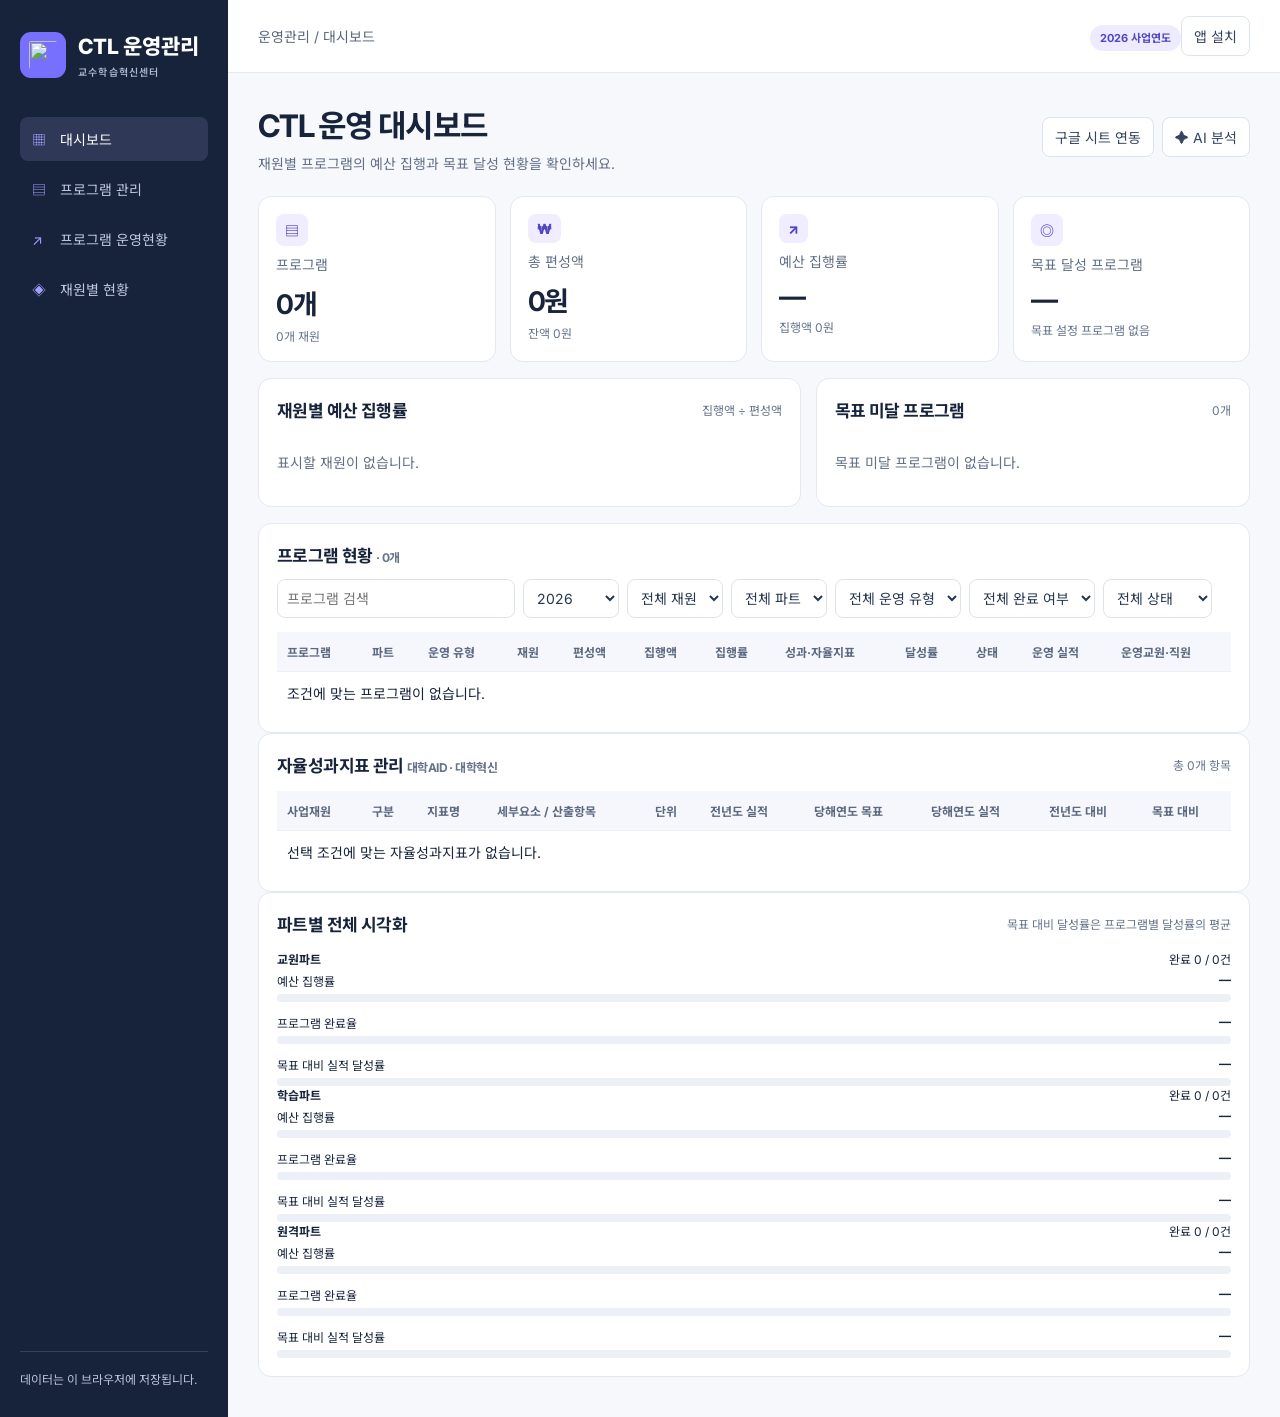
==== web/index.html @ 11f5607f "Support multiple performance targets per CTL program" ====
<!doctype html><html lang="ko"><head><meta charset="utf-8"><meta name="viewport" content="width=device-width, initial-scale=1"><title>CTL 운영관리</title><meta name="description" content="재원별 프로그램, 예산과 성과를 관리합니다."><meta name="theme-color" content="#123d35"><meta name="apple-mobile-web-app-title" content="CTL"><link rel="manifest" href="/manifest.webmanifest"><link rel="icon" href="/icons/ctl.svg" type="image/svg+xml"><link rel="apple-touch-icon" href="/icons/ctl-touch.png"><style>
@import url('https://fonts.googleapis.com/css2?family=Inter:wght@400;500;600;700;800&family=Noto+Sans+KR:wght@400;500;600;700;800&display=swap');
*{box-sizing:border-box}body{margin:0;background:#f6f8fc;color:#18243b;font:14px Inter,'Noto Sans KR',sans-serif}button,input,select{font:inherit}button,select{cursor:pointer}button{border:0}button:focus-visible,input:focus-visible,select:focus-visible{outline:3px solid #8b87ff;outline-offset:2px}.shell{display:grid;grid-template-columns:228px minmax(0,1fr);min-height:100vh}aside{background:#17223b;color:#bbc6dc;padding:30px 20px;display:flex;flex-direction:column;gap:38px}.brand{display:flex;align-items:center;gap:12px;color:white;font-size:21px;font-weight:800}.logo{background:#7770ff;padding:9px;border-radius:11px;font-size:17px}.brand small{display:block;color:#aeb9d2;font-size:10px;margin-top:4px;font-weight:600;letter-spacing:.12em}nav{display:grid;gap:6px}nav button{background:transparent;text-align:left;color:#bec9df;padding:12px;border-radius:8px}nav button[aria-pressed=true]{background:#303858;color:white}nav span{display:inline-block;width:28px;color:#a49fff}aside footer{margin-top:auto;border-top:1px solid #354059;padding-top:18px;font-size:12px}.top{background:#fff;border-bottom:1px solid #e5eaf3;padding:16px 30px;display:flex;justify-content:space-between;align-items:center;color:#59667e}.pill{background:#eeebff;color:#5146c5;padding:6px 10px;border-radius:20px;font-size:11px;font-weight:700}.content{max-width:1450px;margin:auto;padding:28px 30px 40px}.row{display:flex;align-items:center;justify-content:space-between;gap:12px;flex-wrap:wrap}h1{font-size:31px;margin:0 0 7px;letter-spacing:-.055em}h2{font-size:17px;margin:0;letter-spacing:-.035em}p{margin:0;color:#626f85}.primary{background:#554be2;color:white;padding:11px 16px;border-radius:8px;font-weight:700}.secondary{background:#fff;border:1px solid #dce3f0;border-radius:8px;padding:9px 12px;color:#35445d}.actions,.filters{display:flex;gap:8px;flex-wrap:wrap}.stats{display:grid;grid-template-columns:repeat(4,1fr);gap:14px;margin:23px 0 16px}.card,.panel{background:#fff;border:1px solid #e3e8f2;border-radius:13px}.card{padding:17px}.card strong{display:block;font-size:27px;margin:9px 0 5px;letter-spacing:-.055em}.card small,.hint{color:#65738b;font-size:12px}.symbol{display:inline-block;background:#efedff;color:#5146c5;border-radius:8px;padding:6px 9px;margin-bottom:8px;font-weight:800}.grid{display:grid;grid-template-columns:1.25fr 1fr;gap:15px;margin-bottom:16px}.panel{padding:18px}.panel .row{margin-bottom:14px}.bars{display:grid;gap:12px}.barlabel{display:flex;justify-content:space-between;gap:10px;margin-bottom:5px;font-size:12px}.track{height:8px;background:#edf0f7;border-radius:8px;overflow:hidden}.fill{height:100%;background:#6458ed;border-radius:8px}.goal .fill{background:#229a83}.attention{display:grid;gap:8px}.attention button{display:flex;justify-content:space-between;gap:12px;text-align:left;background:#f7f8fc;color:#283853;border-radius:8px;padding:10px 12px}.attention strong{color:#a14d13;white-space:nowrap}.tablewrap{overflow:auto}table{border-collapse:collapse;width:100%;white-space:nowrap}th,td{text-align:left;padding:11px 10px;border-bottom:1px solid #edf0f7}th{background:#f5f7fc;color:#5c6981;font-size:12px}tbody tr:last-child td{border:0}.edit{background:transparent;color:#4f46ce;font-weight:700;text-align:left;padding:0}.status{display:inline-block;padding:4px 8px;border-radius:12px;background:#fff1e4;color:#963f0c;font-size:11px;font-weight:700}.status.ok{background:#e5f7ef;color:#157453}.status.neutral{background:#edf0f7;color:#515d73}input,select{background:#fff;border:1px solid #dce3ef;border-radius:8px;padding:9px;color:#273750;min-width:0}dialog{padding:22px;border:1px solid #e0e6f2;border-radius:15px;width:min(580px,94vw);color:#18243b}dialog::backdrop{background:#18243b88}.fields{display:grid;grid-template-columns:1fr 1fr;gap:12px;margin:15px 0}label{display:grid;gap:5px;font-size:12px;font-weight:700}.wide{grid-column:1/-1}.danger{color:#a33141}.empty{padding:16px 0}.notice{color:#9b3a20;margin-top:10px}.hidden,[hidden]{display:none!important}@media(max-width:1000px){.shell{grid-template-columns:166px minmax(0,1fr)}aside{padding:24px 13px}.content,.top{padding-left:19px;padding-right:19px}.stats{grid-template-columns:repeat(2,1fr)}}@media(max-width:690px){.shell{display:block}aside{padding:14px;gap:12px}nav{display:flex;flex-wrap:wrap}nav button{padding:7px 9px}nav span{width:19px}aside footer{display:none}.top{padding-top:9px;padding-bottom:9px}.content{padding-top:19px}.grid{grid-template-columns:1fr}.stats{gap:8px}.card{padding:12px}h1{font-size:25px}.card strong{font-size:22px}}
</style><link rel="stylesheet" href="/theme.css"></head><body><div class="shell"><aside><div class="brand"><img class="logo" src="/icons/ctl.svg" alt="" width="46" height="46"><div>CTL 운영관리<small>교수학습혁신센터</small></div></div><nav aria-label="주 메뉴"><button data-view="dashboard" aria-pressed="true"><span>▦</span>대시보드</button><button data-view="programs" aria-pressed="false"><span>▤</span>프로그램 관리</button><button data-view="operations" aria-pressed="false"><span>↗</span>프로그램 운영현황</button><button data-view="funding" aria-pressed="false"><span>◈</span>재원별 현황</button></nav><footer><span id="storageMode">저장 방식 확인 중</span></footer></aside><main><header class="top"><span id="crumb">운영관리 / 대시보드</span><div class="top-actions"><span class="pill" id="yearBadge"></span><button class="secondary" id="installOpen" type="button">앱 설치</button></div></header><div class="content"><div class="row page-heading"><div><h1 id="title">CTL 운영 대시보드</h1><p id="subtitle">재원별 프로그램의 예산 집행과 목표 달성 현황을 확인하세요.</p></div><div class="actions"><button class="secondary" id="sheetsOpen" type="button">구글 시트 연동</button><button class="secondary" id="aiOpen">✦ AI 분석</button><button class="secondary" id="export">CSV 내보내기</button><button class="primary" id="add" disabled>＋ 프로그램 등록</button></div></div><p id="notice" class="notice" role="status" hidden></p>
<section id="stats" class="stats" aria-label="주요 지표"></section><div class="grid" id="overview"><section class="panel"><div class="row"><h2>재원별 예산 집행률</h2><span class="hint">집행액 ÷ 편성액</span></div><div class="bars" id="fundBars"></div></section><section class="panel"><div class="row"><h2>목표 미달 프로그램</h2><span class="hint" id="pendingCount"></span></div><div class="attention" id="pending"></div></section></div>

<section class="panel" id="fundPanel" hidden><div class="row"><h2>재원별 집계</h2><div class="filters"><select id="fundYear" aria-label="재원 집계 연도"></select><select id="fundPart" aria-label="재원 집계 파트"></select><select id="fundLead" aria-label="재원 집계 운영 유형"></select><select id="fundCompletion" aria-label="운영 완료 여부"><option value="">전체 완료 여부</option><option value="done">완료 (O)</option><option value="pending">미완료 (X)</option><option value="in_progress">운영중</option></select></div></div><div class="tablewrap"><table><thead><tr><th>재원</th><th>프로그램</th><th>편성액</th><th>집행액</th><th>잔액</th><th>집행률</th><th>목표 달성</th></tr></thead><tbody id="fundRows"></tbody></table></div></section>
<section class="panel" id="programPanel"><div class="row"><h2>프로그램 현황 <span class="hint" id="count"></span></h2><div class="filters"><input type="search" id="query" placeholder="프로그램 검색" aria-label="프로그램 검색"><select id="year" aria-label="사업연도"></select><select id="fund" aria-label="재원"></select><select id="part" aria-label="파트"></select><select id="lead" aria-label="운영 유형"></select><select id="completionFilter" aria-label="운영 완료 여부"><option value="">전체 완료 여부</option><option value="done">완료 (O)</option><option value="pending">미완료 (X)</option><option value="in_progress">운영중</option></select><select id="statusFilter" aria-label="달성 상태"><option value="">전체 상태</option><option value="ok">달성</option><option value="pending">미달</option><option value="neutral">목표 미설정</option></select></div></div><div class="tablewrap"><table><thead><tr><th>프로그램</th><th>파트</th><th>운영 유형</th><th>재원</th><th>편성액</th><th>집행액</th><th>집행률</th><th>성과·자율지표</th><th>달성률</th><th>상태</th><th>운영 실적</th><th>운영교원·직원</th></tr></thead><tbody id="rows"></tbody></table></div></section>
<section class="panel" id="operationPanel" hidden>
<div class="row"><h2>운영 기록</h2><div class="filters"><select id="operationPart" aria-label="파트"></select><select id="operationProgram" aria-label="프로그램"></select></div></div>
<p id="operationNotice" class="hint" role="status"></p>
<div id="operationTotals" class="row" style="margin-top:12px"></div>
<form id="operationForm" hidden>
<div class="fields">
<label>기록 유형<select id="operationKind" name="kind"><option value="expense">지출</option><option value="session">운영 실적</option></select></label>
<label>날짜<input name="date" type="date" required></label>
<label class="wide"><span id="operationLabel">지출 항목</span><input name="label" maxlength="100" required></label>
<label id="operationAmount">금액 (원)<input name="amount" type="number" min="1" max="999999999999" step="1" required></label>
<label id="operationPeople" hidden>이수인원 (연인원)<input name="people" type="number" min="0" max="999999999" step="1" disabled required></label>
<label id="operationHours" hidden>이수·운영시간 (시간)<input name="hours" type="number" min="0" max="999999" step="any" disabled required></label>
</div><button class="primary" type="submit">기록 추가</button>
</form>
<div class="tablewrap" style="margin-top:16px"><table><thead><tr><th>날짜</th><th>유형</th><th>항목·회차</th><th>지출액</th><th>이수인원</th><th>이수·운영시간</th><th>관리</th></tr></thead><tbody id="operationRows"></tbody></table></div>
</section>
<div id="dashboardDetails">
<section class="panel">
<div class="row"><h2>자율성과지표 관리 <span class="hint">대학AID · 대학혁신</span></h2><span class="hint" id="indicatorCount"></span></div>
<div class="tablewrap"><table><thead><tr><th>사업재원</th><th>구분</th><th>지표명</th><th>세부요소 / 산출항목</th><th>단위</th><th>전년도 실적</th><th>당해연도 목표</th><th>당해연도 실적</th><th>전년도 대비</th><th>목표 대비</th></tr></thead><tbody id="indicatorRows"></tbody></table></div>
</section>
<section class="panel">
<div class="row"><h2>파트별 전체 시각화</h2><span class="hint">목표 대비 달성률은 프로그램별 달성률의 평균</span></div>
<div id="partCompletion" class="comparison-grid"></div>
</section>
</div></div></main></div>
<dialog id="installDialog" aria-labelledby="installTitle">
<div class="row"><h2 id="installTitle">CTL 앱 설치</h2><button class="secondary" id="installClose" type="button" aria-label="닫기">✕</button></div>
<div class="install-info">
<img src="/icons/ctl.svg" alt="" width="58" height="58">
<div><p><strong>iPhone · Safari</strong><br>공유 → 홈 화면에 추가</p><p><strong>Android · Chrome</strong><br>메뉴(⋮) → 홈 화면에 추가 또는 앱 설치</p></div>
</div>
</dialog>
<dialog id="sheetsDialog" aria-labelledby="sheetsTitle">
<form id="sheetsForm">
<div class="row"><h2 id="sheetsTitle">공용 구글 스프레드시트</h2><button class="secondary" id="sheetsClose" type="button" aria-label="닫기">✕</button></div>
<div class="fields">
<label class="wide">스프레드시트 주소 또는 ID<input id="sheetsBook" required></label>
<label class="wide">Google OAuth 웹 클라이언트 ID<input id="sheetsClient" required></label>
</div>
<p class="hint">Google 계정의 시트 권한으로 조회하고 저장합니다. 연결 정보만 이 브라우저에 저장됩니다.</p>
<p class="notice" role="status" id="sheetsStatus"></p>
<div class="actions" style="margin-top:12px"><button class="primary" type="submit">Google 계정으로 연결</button><button class="secondary" id="sheetsRefresh" type="button" hidden>최신 기록 불러오기</button></div>
</form></dialog>
<dialog id="sheetsProgram" aria-labelledby="sheetsProgramTitle">
<div class="row"><h2 id="sheetsProgramTitle"></h2><button class="secondary" id="sheetsProgramClose" type="button" aria-label="닫기">✕</button></div>
<p id="sheetsProgramInfo" style="margin:10px 0"></p>
<a id="sheetsProgramLink" target="_blank" rel="noopener noreferrer">구글 시트에서 열기</a>
<form id="sheetsExpenseForm">
<div class="fields"><label>지출일<input type="date" name="date" required></label><label>금액 (원)<input type="number" name="amount" min="1" max="999999999999" step="1" required></label><label class="wide">지출 항목<input name="item" required maxlength="100"></label></div>
<button class="primary" type="submit">지출 한 건 저장</button>
</form>
<div class="tablewrap" style="margin-top:12px"><table><thead><tr><th>지출일</th><th>지출 항목</th><th>금액</th></tr></thead><tbody id="sheetsExpenses"></tbody></table></div>
<p class="notice" role="status" id="sheetsProgramStatus"></p>
</dialog>
<dialog id="aiDialog" aria-labelledby="aiTitle">
<form id="aiForm" autocomplete="off">
<div class="row"><h2 id="aiTitle">Gemini 예산·성과 분석</h2><button class="secondary" type="button" id="aiClose" aria-label="닫기">✕</button></div>
<p style="margin:12px 0">현재 필터의 재원별 예산과 목표 달성 집계를 Google Gemini에 전송합니다. 프로그램명과 담당자 이름은 전송 항목에서 제외됩니다.</p>
<label>Gemini API 키<input id="aiKey" type="password" required autocomplete="off" spellcheck="false" maxlength="300"></label>
<p class="hint" style="margin:8px 0 14px">Google AI Studio에서 발급한 키를 입력하세요. 키는 이 탭에서만 유지됩니다.</p>
<div class="actions"><button class="primary" id="aiRun" type="submit">분석하기</button><button class="secondary" id="aiClear" type="button">키 지우기</button></div>
<p class="notice" id="aiStatus" role="status" hidden></p>
<div id="aiResult" tabindex="0" aria-label="AI 분석 결과" style="white-space:pre-wrap;overflow-wrap:anywhere;line-height:1.65;max-height:45vh;overflow:auto;margin-top:12px" hidden></div>
</form>
</dialog>
<dialog id="dialog" aria-labelledby="dialogTitle"><form id="form"><div class="row"><h2 id="dialogTitle"></h2><button class="secondary" type="button" id="close" aria-label="닫기">✕</button></div><div class="fields"><label class="wide">프로그램명<input name="name" required maxlength="100"></label><label>파트<select name="part" required><option value="">선택</option><option>교원파트</option><option>학습파트</option><option>원격파트</option></select></label><label>운영 유형<select name="lead" required><option value="">선택</option><option>학과주도</option><option>부서주도</option><option>기타</option></select></label><label class="wide" id="orgField"><span id="orgLabel">주관 학과·부서명</span><input name="org" maxlength="80"></label><label>재원<input name="fund" list="fundOptions" required maxlength="60"><datalist id="fundOptions"></datalist></label><label>사업연도<input name="year" type="number" min="1900" max="9999" required></label><label>예산 편성액 (원)<input name="budget" type="number" min="0" max="999999999999" step="1" required></label><label>기존 지출액 (원)<input name="spent" type="number" min="0" max="999999999999" step="1" required></label><label>운영 완료 여부<select name="completion"><option value="in_progress">운영중</option><option value="done">완료 (O)</option><option value="pending">미완료 (X)</option></select></label>
<label>기본 성과·자율지표명<input name="indicator" maxlength="100"></label>
<label>지표 구분<input name="indicatorCategory" maxlength="60"></label><label class="wide">세부요소 / 산출항목<input name="indicatorDetail" maxlength="120"></label><label>전년도 실적<input name="priorActual" type="number" min="0" max="999999999" step="any"></label>
<label>당해연도 목표값<input name="target" type="number" min="0" max="999999999" step="any" required></label><label>당해연도 실적값<input name="actual" type="number" min="0" max="999999999" step="any" required></label><label>성과 단위<input name="unit" placeholder="예: 명, 건, 점" maxlength="20" required></label><label>담당자<input name="owner" maxlength="80" required></label></div>
<fieldset class="detail-section"><legend>추가 성과지표</legend>
<div id="extraIndicators"></div>
<button id="indicatorAdd" type="button" class="secondary">＋ 성과지표 추가</button>
</fieldset>
<template id="indicatorTemplate"><div class="panel extra-indicator">
<div class="fields">
<label>지표명<input data-indicator="indicator" maxlength="100" required></label>
<label>성과 단위<input data-indicator="unit" maxlength="20" required></label>
<label>지표 구분<input data-indicator="indicatorCategory" maxlength="60"></label>
<label>세부요소 / 산출항목<input data-indicator="indicatorDetail" maxlength="120"></label>
<label>전년도 실적<input data-indicator="priorActual" type="number" min="0" max="999999999" step="any"></label>
<label>당해연도 목표값<input data-indicator="target" type="number" min="0" max="999999999" step="any" required></label>
<label>당해연도 실적값<input data-indicator="actual" type="number" min="0" max="999999999" step="any" required></label>
</div><button class="secondary danger indicator-remove" type="button">이 지표 삭제</button>
</div></template>
<fieldset class="detail-section"><legend>세부 지출 내역</legend>
<p class="hint" style="margin-bottom:8px">항목별 지출을 기록합니다. 위 지출액은 따로 입력할 수 있습니다.</p>
<div id="expenses"></div><button id="expenseAdd" class="secondary" type="button">＋ 지출 항목 추가</button>
</fieldset>
<template id="expenseTemplate"><div class="teacher-row expense-row">
<label>지출 항목<input class="expense-name" maxlength="100" required></label>
<label>금액 (원)<input class="expense-amount" type="number" min="0" max="999999999999" step="1" required></label>
<button class="secondary danger expense-remove" type="button">삭제</button>
</div></template>
<fieldset class="detail-section"><legend>신청·운영 실적</legend>
<p class="hint" style="margin-bottom:8px">운영현황에 기록한 이수인원과 시간은 기존 값에 자동으로 더해집니다.</p>
<div class="fields">
<label>신청인원 (명)<input name="applicants" type="number" min="0" max="999999999" step="1"></label>
<label>신청 운영시간 (시간)<input name="requestedHours" type="number" min="0" max="999999" step="any"></label>
<label>기존 이수인원 (명)<input name="completions" type="number" min="0" max="999999999" step="1"></label>
<label>기존 운영시간 (시간)<input name="operatingHours" type="number" min="0" max="999999" step="any"></label>
</div>
</fieldset>
<fieldset class="detail-section"><legend>운영교원·직원</legend>
<div id="teachers"></div><button id="teacherAdd" class="secondary" type="button">＋ 운영인력 추가</button>
</fieldset>
<template id="teacherTemplate"><div class="teacher-row">
<label>이름<input class="teacher-name" maxlength="80" required></label>
<label>인력 유형<select class="teacher-type" required>
<option value="">선택</option>
<optgroup label="전담전임교원"><option>산학전담</option><option>강의전담</option><option>교육전담</option></optgroup>
<option>일반전임교원</option><option>직원</option>
</select></label>
<label><span class="teacher-affiliation-label">소속 학과</span><input class="teacher-affiliation" maxlength="80"></label>
<button class="secondary danger teacher-remove" type="button">삭제</button>
</div></template><p id="formError" class="notice" role="alert" hidden></p><div class="row"><button type="button" class="secondary danger" id="remove" hidden>삭제</button><div class="actions" style="margin-left:auto"><button class="secondary" type="button" id="cancel">취소</button><button class="primary" type="submit">저장</button></div></div></form></dialog><script src="app.js"></script><script src="/install.js"></script><script src="/google-sheets.js"></script></body></html>
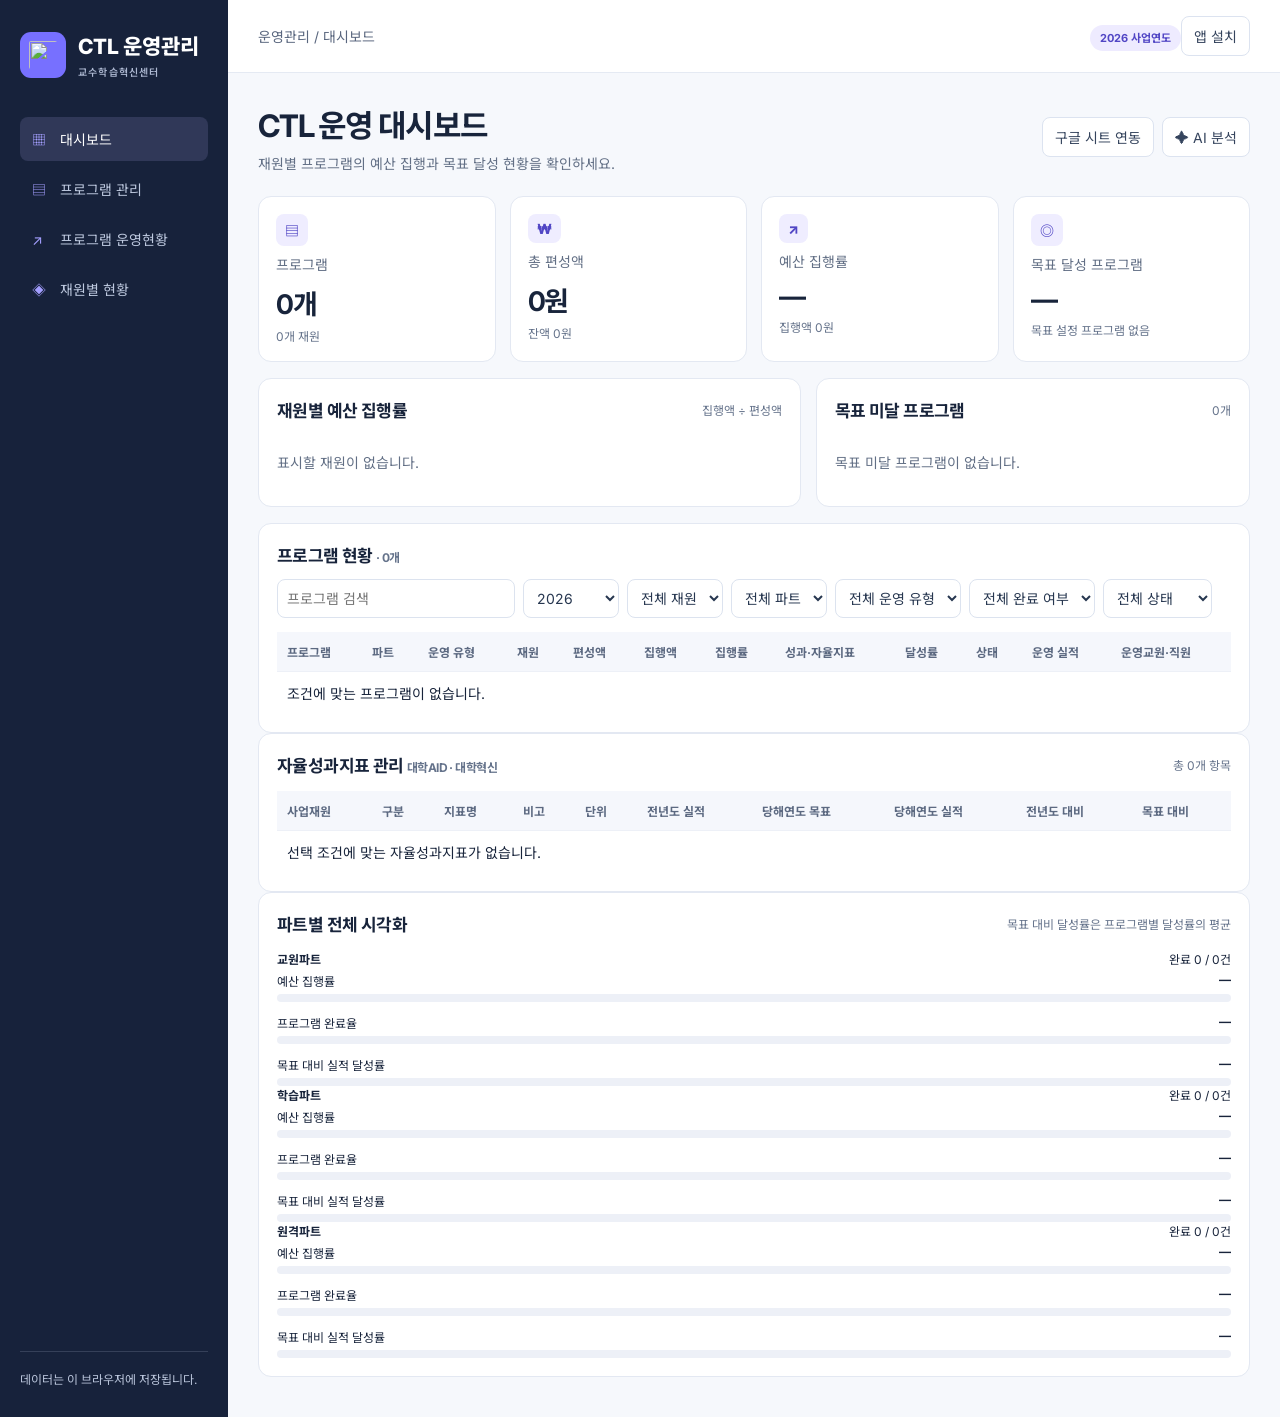
==== commit 02ea16f6: "Simplify performance indicator entry and add notes" ====
--- a/web/index.html
+++ b/web/index.html
@@ -9,7 +9,7 @@
 <section class="panel" id="operationPanel" hidden>
 <div class="row"><h2>운영 기록</h2><div class="filters"><select id="operationPart" aria-label="파트"></select><select id="operationProgram" aria-label="프로그램"></select></div></div>
 <p id="operationNotice" class="hint" role="status"></p>
-<div id="operationTotals" class="row" style="margin-top:12px"></div>
+<div id="operationTotals" class="row" style="margin-top:12px"></div><p id="operationOpening" class="hint"></p>
 <form id="operationForm" hidden>
 <div class="fields">
 <label>기록 유형<select id="operationKind" name="kind"><option value="expense">지출</option><option value="session">운영 실적</option></select></label>
@@ -25,7 +25,7 @@
 <div id="dashboardDetails">
 <section class="panel">
 <div class="row"><h2>자율성과지표 관리 <span class="hint">대학AID · 대학혁신</span></h2><span class="hint" id="indicatorCount"></span></div>
-<div class="tablewrap"><table><thead><tr><th>사업재원</th><th>구분</th><th>지표명</th><th>세부요소 / 산출항목</th><th>단위</th><th>전년도 실적</th><th>당해연도 목표</th><th>당해연도 실적</th><th>전년도 대비</th><th>목표 대비</th></tr></thead><tbody id="indicatorRows"></tbody></table></div>
+<div class="tablewrap"><table><thead><tr><th>사업재원</th><th>구분</th><th>지표명</th><th>비고</th><th>단위</th><th>전년도 실적</th><th>당해연도 목표</th><th>당해연도 실적</th><th>전년도 대비</th><th>목표 대비</th></tr></thead><tbody id="indicatorRows"></tbody></table></div>
 </section>
 <section class="panel">
 <div class="row"><h2>파트별 전체 시각화</h2><span class="hint">목표 대비 달성률은 프로그램별 달성률의 평균</span></div>
@@ -72,10 +72,10 @@
 <div id="aiResult" tabindex="0" aria-label="AI 분석 결과" style="white-space:pre-wrap;overflow-wrap:anywhere;line-height:1.65;max-height:45vh;overflow:auto;margin-top:12px" hidden></div>
 </form>
 </dialog>
-<dialog id="dialog" aria-labelledby="dialogTitle"><form id="form"><div class="row"><h2 id="dialogTitle"></h2><button class="secondary" type="button" id="close" aria-label="닫기">✕</button></div><div class="fields"><label class="wide">프로그램명<input name="name" required maxlength="100"></label><label>파트<select name="part" required><option value="">선택</option><option>교원파트</option><option>학습파트</option><option>원격파트</option></select></label><label>운영 유형<select name="lead" required><option value="">선택</option><option>학과주도</option><option>부서주도</option><option>기타</option></select></label><label class="wide" id="orgField"><span id="orgLabel">주관 학과·부서명</span><input name="org" maxlength="80"></label><label>재원<input name="fund" list="fundOptions" required maxlength="60"><datalist id="fundOptions"></datalist></label><label>사업연도<input name="year" type="number" min="1900" max="9999" required></label><label>예산 편성액 (원)<input name="budget" type="number" min="0" max="999999999999" step="1" required></label><label>기존 지출액 (원)<input name="spent" type="number" min="0" max="999999999999" step="1" required></label><label>운영 완료 여부<select name="completion"><option value="in_progress">운영중</option><option value="done">완료 (O)</option><option value="pending">미완료 (X)</option></select></label>
-<label>기본 성과·자율지표명<input name="indicator" maxlength="100"></label>
-<label>지표 구분<input name="indicatorCategory" maxlength="60"></label><label class="wide">세부요소 / 산출항목<input name="indicatorDetail" maxlength="120"></label><label>전년도 실적<input name="priorActual" type="number" min="0" max="999999999" step="any"></label>
-<label>당해연도 목표값<input name="target" type="number" min="0" max="999999999" step="any" required></label><label>당해연도 실적값<input name="actual" type="number" min="0" max="999999999" step="any" required></label><label>성과 단위<input name="unit" placeholder="예: 명, 건, 점" maxlength="20" required></label><label>담당자<input name="owner" maxlength="80" required></label></div>
+<dialog id="dialog" aria-labelledby="dialogTitle"><form id="form"><div class="row"><h2 id="dialogTitle"></h2><button class="secondary" type="button" id="close" aria-label="닫기">✕</button></div><div class="fields"><label class="wide">프로그램명<input name="name" required maxlength="100"></label><label>파트<select name="part" required><option value="">선택</option><option>교원파트</option><option>학습파트</option><option>원격파트</option></select></label><label>운영 유형<select name="lead" required><option value="">선택</option><option>학과주도</option><option>부서주도</option><option>기타</option></select></label><label class="wide" id="orgField"><span id="orgLabel">주관 학과·부서명</span><input name="org" maxlength="80"></label><label>재원<input name="fund" list="fundOptions" required maxlength="60"><datalist id="fundOptions"></datalist></label><label>사업연도<input name="year" type="number" min="1900" max="9999" required></label><label>예산 편성액 (원)<input name="budget" type="number" min="0" max="999999999999" step="1" required></label><label id="legacySpent" hidden>기존 지출액 (원)<input name="spent" type="number" min="0" max="999999999999" step="1" required></label><label>운영 완료 여부<select name="completion"><option value="in_progress">운영중</option><option value="done">완료 (O)</option><option value="pending">미완료 (X)</option></select></label>
+<label>성과지표명<input name="indicator" maxlength="100" placeholder="예: 참여시간"></label>
+<input name="indicatorCategory" type="hidden"><input name="indicatorDetail" type="hidden"><input name="priorActual" type="hidden">
+<label>목표값<input name="target" inputmode="decimal" maxlength="16" placeholder="예: 2,400" required></label><label>달성값<input name="actual" inputmode="decimal" maxlength="16" placeholder="예: 4,188" required></label><label>성과 단위<input name="unit" placeholder="예: 시간, 명, 건" maxlength="20" required></label><label class="wide">비고<textarea name="indicatorNote" maxlength="500" rows="2" placeholder="예: 추진실적·계획"></textarea></label><label>담당자<input name="owner" maxlength="80" required></label></div>
 <fieldset class="detail-section"><legend>추가 성과지표</legend>
 <div id="extraIndicators"></div>
 <button id="indicatorAdd" type="button" class="secondary">＋ 성과지표 추가</button>
@@ -84,14 +84,14 @@
 <div class="fields">
 <label>지표명<input data-indicator="indicator" maxlength="100" required></label>
 <label>성과 단위<input data-indicator="unit" maxlength="20" required></label>
-<label>지표 구분<input data-indicator="indicatorCategory" maxlength="60"></label>
-<label>세부요소 / 산출항목<input data-indicator="indicatorDetail" maxlength="120"></label>
-<label>전년도 실적<input data-indicator="priorActual" type="number" min="0" max="999999999" step="any"></label>
-<label>당해연도 목표값<input data-indicator="target" type="number" min="0" max="999999999" step="any" required></label>
-<label>당해연도 실적값<input data-indicator="actual" type="number" min="0" max="999999999" step="any" required></label>
-</div><button class="secondary danger indicator-remove" type="button">이 지표 삭제</button>
+<input data-indicator="indicatorCategory" type="hidden">
+<input data-indicator="indicatorDetail" type="hidden">
+<input data-indicator="priorActual" type="hidden">
+<label>목표값<input data-indicator="target" inputmode="decimal" maxlength="16" placeholder="예: 2,400" required></label>
+<label>달성값<input data-indicator="actual" inputmode="decimal" maxlength="16" placeholder="예: 4,188" required></label>
+<label class="wide">비고<textarea data-indicator="indicatorNote" maxlength="500" rows="2" placeholder="예: 추진실적·계획"></textarea></label></div><button class="secondary danger indicator-remove" type="button">이 지표 삭제</button>
 </div></template>
-<fieldset class="detail-section"><legend>세부 지출 내역</legend>
+<fieldset class="detail-section" id="legacyExpenses" hidden><legend>세부 지출 내역</legend>
 <p class="hint" style="margin-bottom:8px">항목별 지출을 기록합니다. 위 지출액은 따로 입력할 수 있습니다.</p>
 <div id="expenses"></div><button id="expenseAdd" class="secondary" type="button">＋ 지출 항목 추가</button>
 </fieldset>
